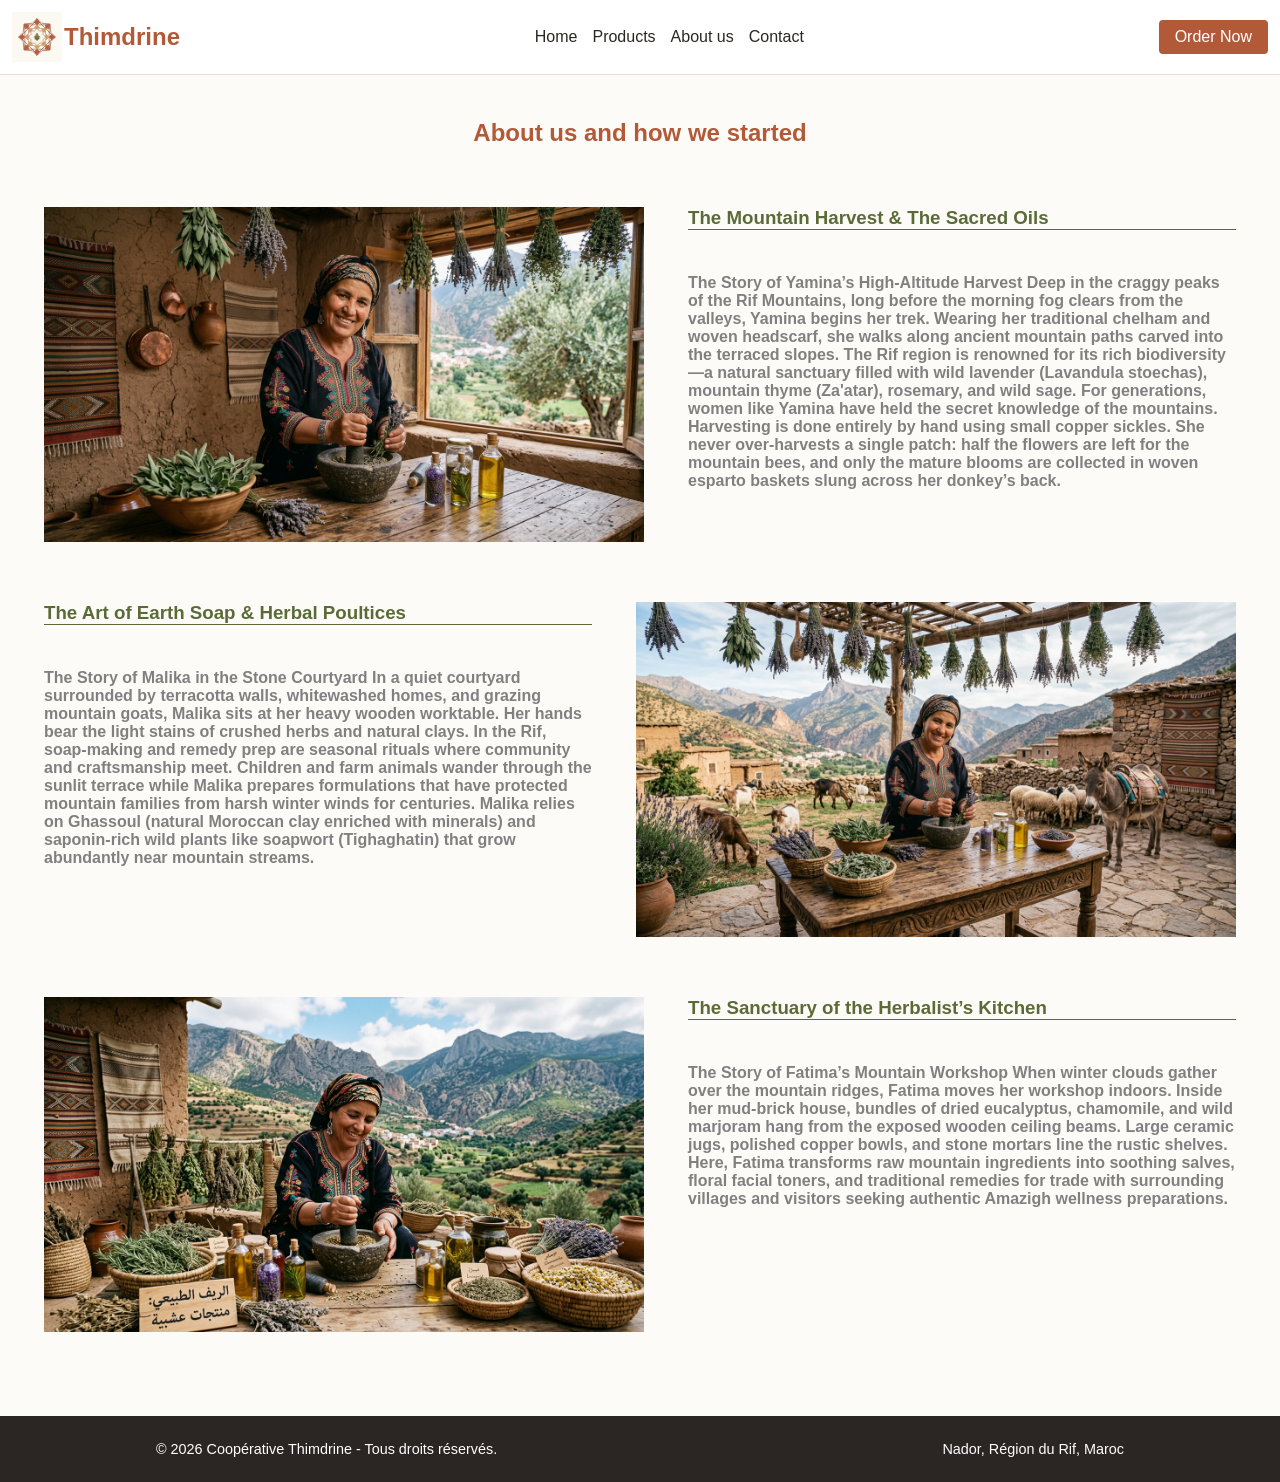
==== pages/about.html @ 3d2bb477 "update" ====
<!doctype html>
<html lang="fr">
  <head>
    <meta charset="UTF-8" />
    <meta name="viewport" content="width=device-width, initial-scale=1.0" />
    <title>Thimdrine - Coopérative du Rif</title>
    <link rel="stylesheet" href="../style.css" />
  </head>
  <body>
    <header class="navbar">
      <div class="nav-container">
        <div class="logo">
          <img src="../images/logo.svg" alt="Company Logo" width="50" height="50" />
          <a href="#">Thimdrine</a>
        </div>

        <nav class="nav-menu">
          <ul class="nav-links">
            <li><a href="../home.html">Home</a></li>
            <li><a href="./products.html">Products</a></li>
            <li><a href="./about.html">About us</a></li>
            <li><a href="./contact.html">Contact</a></li>
          </ul>
        </nav>
        <a href="./contact.html" class="btn-order">Order Now</a>
      </div>
    </header>

    <section id="about" class="about">
      <h1 class="title">About us and how we started</h1>
      <section>
        <img class="hero-img" src="../images/about1.jpg" />

        <div class="story">
          <h1 class="small-title">The Mountain Harvest & The Sacred Oils</h1>
          <p>
            The Story of Yamina’s High-Altitude Harvest Deep in the craggy peaks
            of the Rif Mountains, long before the morning fog clears from the
            valleys, Yamina begins her trek. Wearing her traditional chelham and
            woven headscarf, she walks along ancient mountain paths carved into
            the terraced slopes. The Rif region is renowned for its rich
            biodiversity—a natural sanctuary filled with wild lavender
            (Lavandula stoechas), mountain thyme (Za'atar), rosemary, and wild
            sage. For generations, women like Yamina have held the secret
            knowledge of the mountains. Harvesting is done entirely by hand
            using small copper sickles. She never over-harvests a single patch:
            half the flowers are left for the mountain bees, and only the mature
            blooms are collected in woven esparto baskets slung across her
            donkey’s back.
          </p>
        </div>
      </section>
      <section>
        <img class="hero-img" src="../images/about2.jpg" />

        <div class="story">
          <h1 class="small-title">The Art of Earth Soap & Herbal Poultices</h1>
          <p>
            The Story of Malika in the Stone Courtyard In a quiet courtyard
            surrounded by terracotta walls, whitewashed homes, and grazing
            mountain goats, Malika sits at her heavy wooden worktable. Her hands
            bear the light stains of crushed herbs and natural clays. In the
            Rif, soap-making and remedy prep are seasonal rituals where
            community and craftsmanship meet. Children and farm animals wander
            through the sunlit terrace while Malika prepares formulations that
            have protected mountain families from harsh winter winds for
            centuries. Malika relies on Ghassoul (natural Moroccan clay enriched
            with minerals) and saponin-rich wild plants like soapwort
            (Tighaghatin) that grow abundantly near mountain streams.
          </p>
        </div>
      </section>

      <section>
        <img class="hero-img" src="../images/hero.jpg" />

        <div class="story">
          <h1 class="small-title">The Sanctuary of the Herbalist’s Kitchen</h1>
          <p>
            The Story of Fatima’s Mountain Workshop When winter clouds gather
            over the mountain ridges, Fatima moves her workshop indoors. Inside
            her mud-brick house, bundles of dried eucalyptus, chamomile, and
            wild marjoram hang from the exposed wooden ceiling beams. Large
            ceramic jugs, polished copper bowls, and stone mortars line the
            rustic shelves. Here, Fatima transforms raw mountain ingredients
            into soothing salves, floral facial toners, and traditional remedies
            for trade with surrounding villages and visitors seeking authentic
            Amazigh wellness preparations.
          </p>
        </div>
      </section>
    </section>

    <footer class="footer">
      <div class="container">
        <p>&copy; 2026 Coopérative Thimdrine - Tous droits réservés.</p>
        <p>Nador, Région du Rif, Maroc</p>
      </div>
    </footer>
  </body>
</html>
---- style.css ----
/* Variables basiques */
:root {
  --primary: #B25A38;
  --secondary: #5B6B38;
  --bg-main: #FDFBF7;
  --bg-card: #FFFFFF;
  --text-primary: #2B2623;
  --text-light: #FFFFFF;
  --border-color: #E6DFD5;
  --max-width: 1000px;
}

* {
  box-sizing: border-box;
  margin: 0;
  padding: 0;
}

body {
  background-color: var(--bg-main);
  color: var(--text-primary);
  font-family: sans-serif;
  overflow-x: hidden;
  width: 100vw;     /* 100% of viewport width */
  height: 100vh;    
    overflow-wrap: break-word;
  word-break: break-word;
}

.container {
  max-width: var(--max-width);
  margin: 0 auto;
  padding: 0 16px;
}


.navbar {
  background-color: var(--bg-card);
  border-bottom: 1px solid var(--border-color);
  width: 100%;
}

.nav-container {
    padding: 12px;
    display: flex;
    justify-content: space-between;
    align-items: center;
}

.logo {
    display: flex;
    align-items: center;
    justify-content: center;
    gap: 2px;
}

.logo a {
  text-decoration: none;
  color: var(--primary);
  font-size: 1.5rem;
  font-weight: bold;
}


.nav-links {
  display: flex;
  list-style: none;
  gap: 15px;
}

.nav-links a {
  text-decoration: none;
  color: var(--text-primary);
}

.btn-order {
  background-color: var(--primary);
  color: var(--text-light);
  padding: 8px 16px;
  text-decoration: none;
  border-radius: 4px;
}



.hero {
  padding: 60px 0;
  text-align: center;
  background-color: #F4EFE6;

}


.container {
  display: flex;
  justify-content: space-between;
  align-items: center;
  gap: 6rem;
}

.hero-img {
  width: 600px;
  height: auto;
  object-fit: cover;
  
}


.products-section {
  display: flex;
  flex-direction: column;
}



.hero h1 {
  font-size: 2rem;
  margin-bottom: 10px;
  color: var(--primary);
}

.hero p {
  margin-bottom: 20px;
  font-size: 1.1rem;
}

.btn-primary {
  display: inline-block;
  background-color: var(--primary);
  color: var(--text-light);
  padding: 10px 20px;
  text-decoration: none;
  border-radius: 4px;
}

.products {
  padding: 40px 0;
}

.products h2 {
  text-align: center;
  margin-bottom: 30px;
}

.product-grid {
  display: flex;
  flex-wrap: wrap;
  gap: 20px;
  justify-content: center;
}

.product-card {
  background-color: var(--bg-card);
  border: 1px solid var(--border-color);
  border-radius: 6px;
  padding: 16px;
  width: 280px;
  text-align: center;
}

.product-card img {
  width: 100%;
  height: auto;
  border-radius: 4px;
  margin-bottom: 10px;
}

.product-card h3 {
  margin-bottom: 8px;
}

.product-card p {
  font-size: 0.9rem;
  margin-bottom: 12px;
}

.price {
  font-weight: bold;
  color: var(--secondary);
  font-size: 1.1rem;
}

/* 3. Footer Section */
.footer {
  background-color: var(--text-primary);
  color: var(--text-light);
  text-align: center;
  padding: 20px 0;
  margin-top: 40px;
}

.footer p {
  font-size: 0.9rem;
  margin: 5px 0;
}

.contact {
  display: flex;
  flex-direction: column;
  align-items: center;
  justify-content: center;
  gap: 2.5rem;
  margin-top: 3.75rem;

   border-bottom: 1px solid var(--primary);
   padding-bottom: 32px;

}
.inputs {
  display: flex;
  flex-direction: column;
  gap: 0.25rem;
  margin: 0.50rem;
}

.inputs input {
  padding: 8px;
}
.title {
  color: var(--primary);
}
.message {
  display: flex;
  flex-direction: column;
  gap: 0.25rem;

}

label {
    color: var(--primary);
  font-weight: bold;
}

.select-form {
  display:  flex;
  flex-direction: column;
}
.select-form label {
  color: var(--primary);
  font-weight: bold;
}

.select-form select {
  padding: 12px;
}

.message label {
    color: var(--primary);
  font-weight: bold;
}
.message input {
  padding: 12px;
}
.footer-contact {
  display: flex;
  align-items: center;
  gap: 2.75rem;
}




.about {
  display: flex;
  flex-direction: column;
  padding: 2.75rem;
  align-items: center;
  gap: 3.75rem;

}

.about section {
  display: flex;
  justify-items: self-end;
  gap: 2.75rem;
}

.about section:nth-of-type(even) {
  flex-direction: row-reverse;
}

.story {
  display: flex;
  flex-direction: column;
  gap: 2.75rem;
}

.small-title {
  color: var(--secondary);
  border-bottom: 1px solid var(--secondary);
}
.story p {
  color: grey;
  font-weight: bold;
      overflow-wrap: break-word;
  word-break: break-word;
}
@media (max-width: 768px) {
.logo {
    display: none;
}

.btn-order {
    display: none;
}



.nav-container {
    padding: 12px;
    display: flex;
    justify-content: center;
    align-items: center;
}



.container {
  display: flex;
  flex-direction: column;
  justify-content: space-between;
  align-items: center;
  gap: 6rem;
}

.hero-img {
  width: auto;
  height: auto;
  padding: 4px;
  object-fit: cover;
  overflow: hidden;
}


.story {
  display: flex;
  flex-direction: column;
  gap: 2.75rem;
  justify-content: center;
  text-align: center;
  align-items: center;
  overflow-wrap: break-word;
}

.about section {
  display: flex;
  flex-direction: column;
  gap: 2.75rem;
    justify-content: center;
  text-align: center;
  align-items: center;
  overflow-wrap: break-word;
}
.about section section img {
  display: none;
}

}
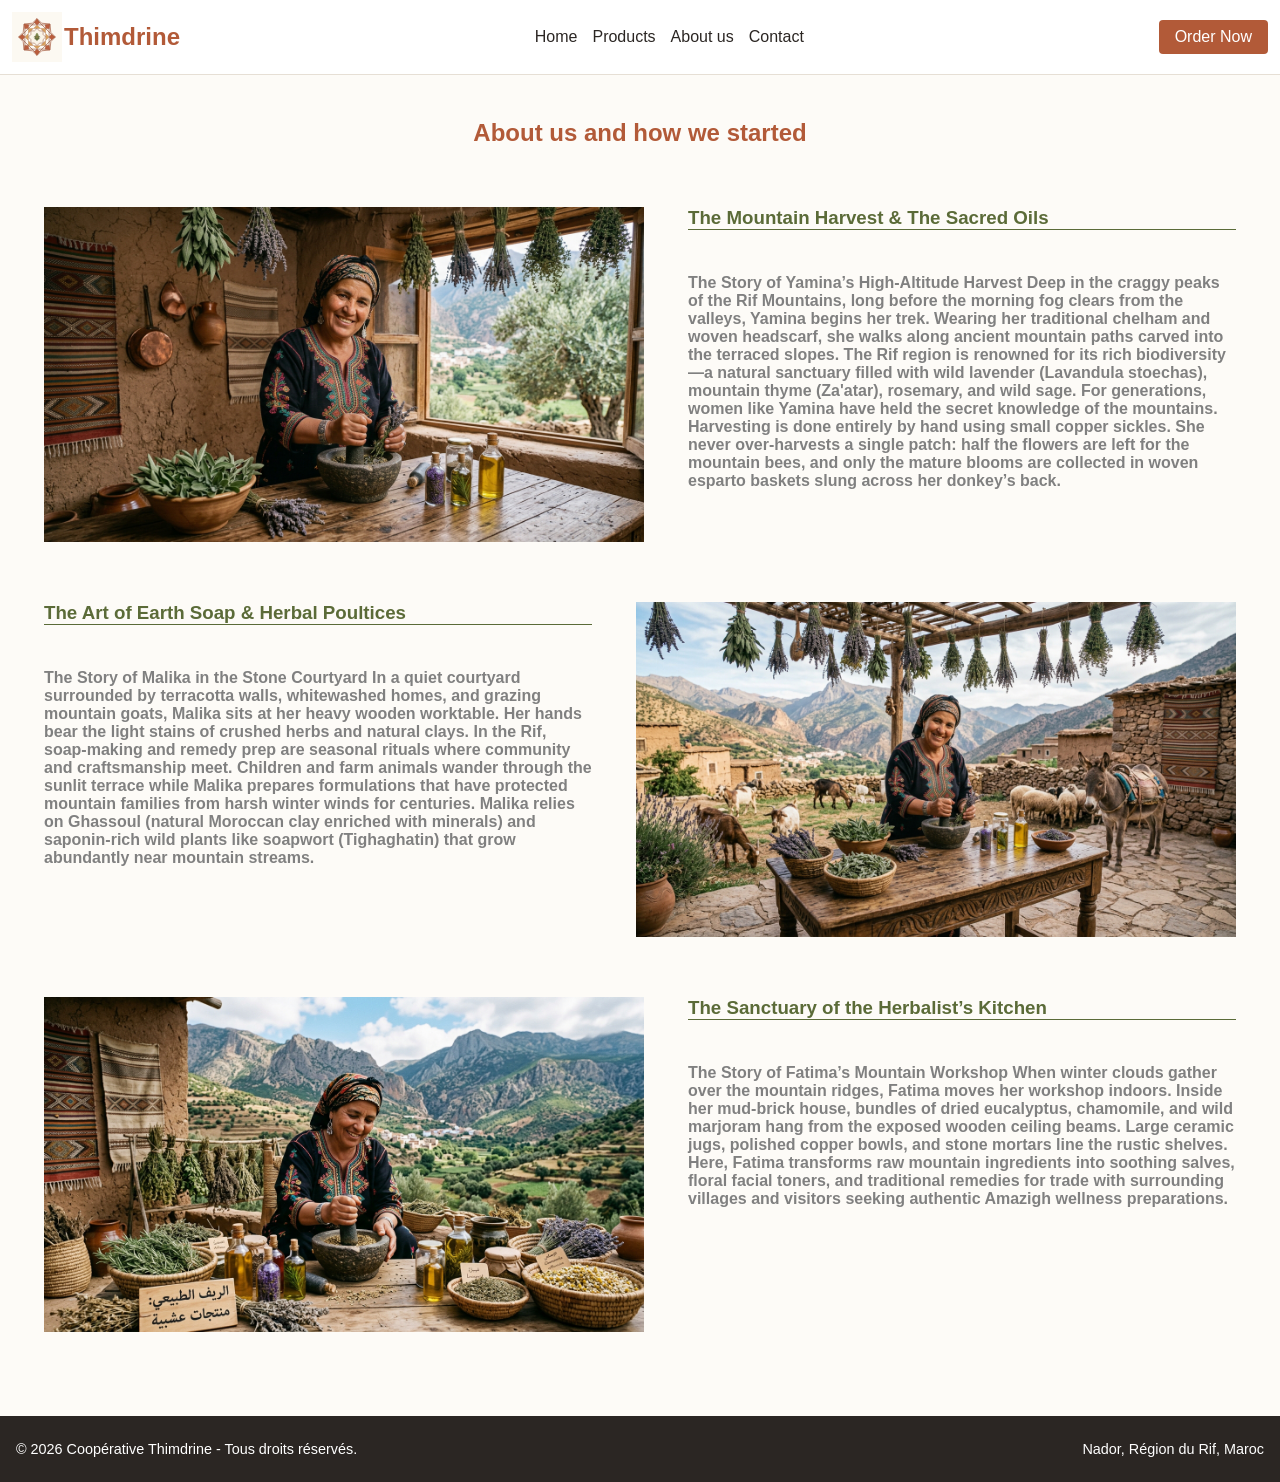
==== commit 1555105e: "added the favicon for all pages and changed the the input for text and make a textarea element inste" ====
--- a/pages/about.html
+++ b/pages/about.html
@@ -3,6 +3,7 @@
   <head>
     <meta charset="UTF-8" />
     <meta name="viewport" content="width=device-width, initial-scale=1.0" />
+            <link rel="icon" href="../images/logo.svg">
     <title>Thimdrine - Coopérative du Rif</title>
     <link rel="stylesheet" href="../style.css" />
   </head>
--- a/style.css
+++ b/style.css
@@ -28,11 +28,14 @@
 }
 
 .container {
-  max-width: var(--max-width);
   margin: 0 auto;
   padding: 0 16px;
 }
 
+
+textarea {
+  padding: 0.25rem;
+}
 
 .navbar {
   background-color: var(--bg-card);
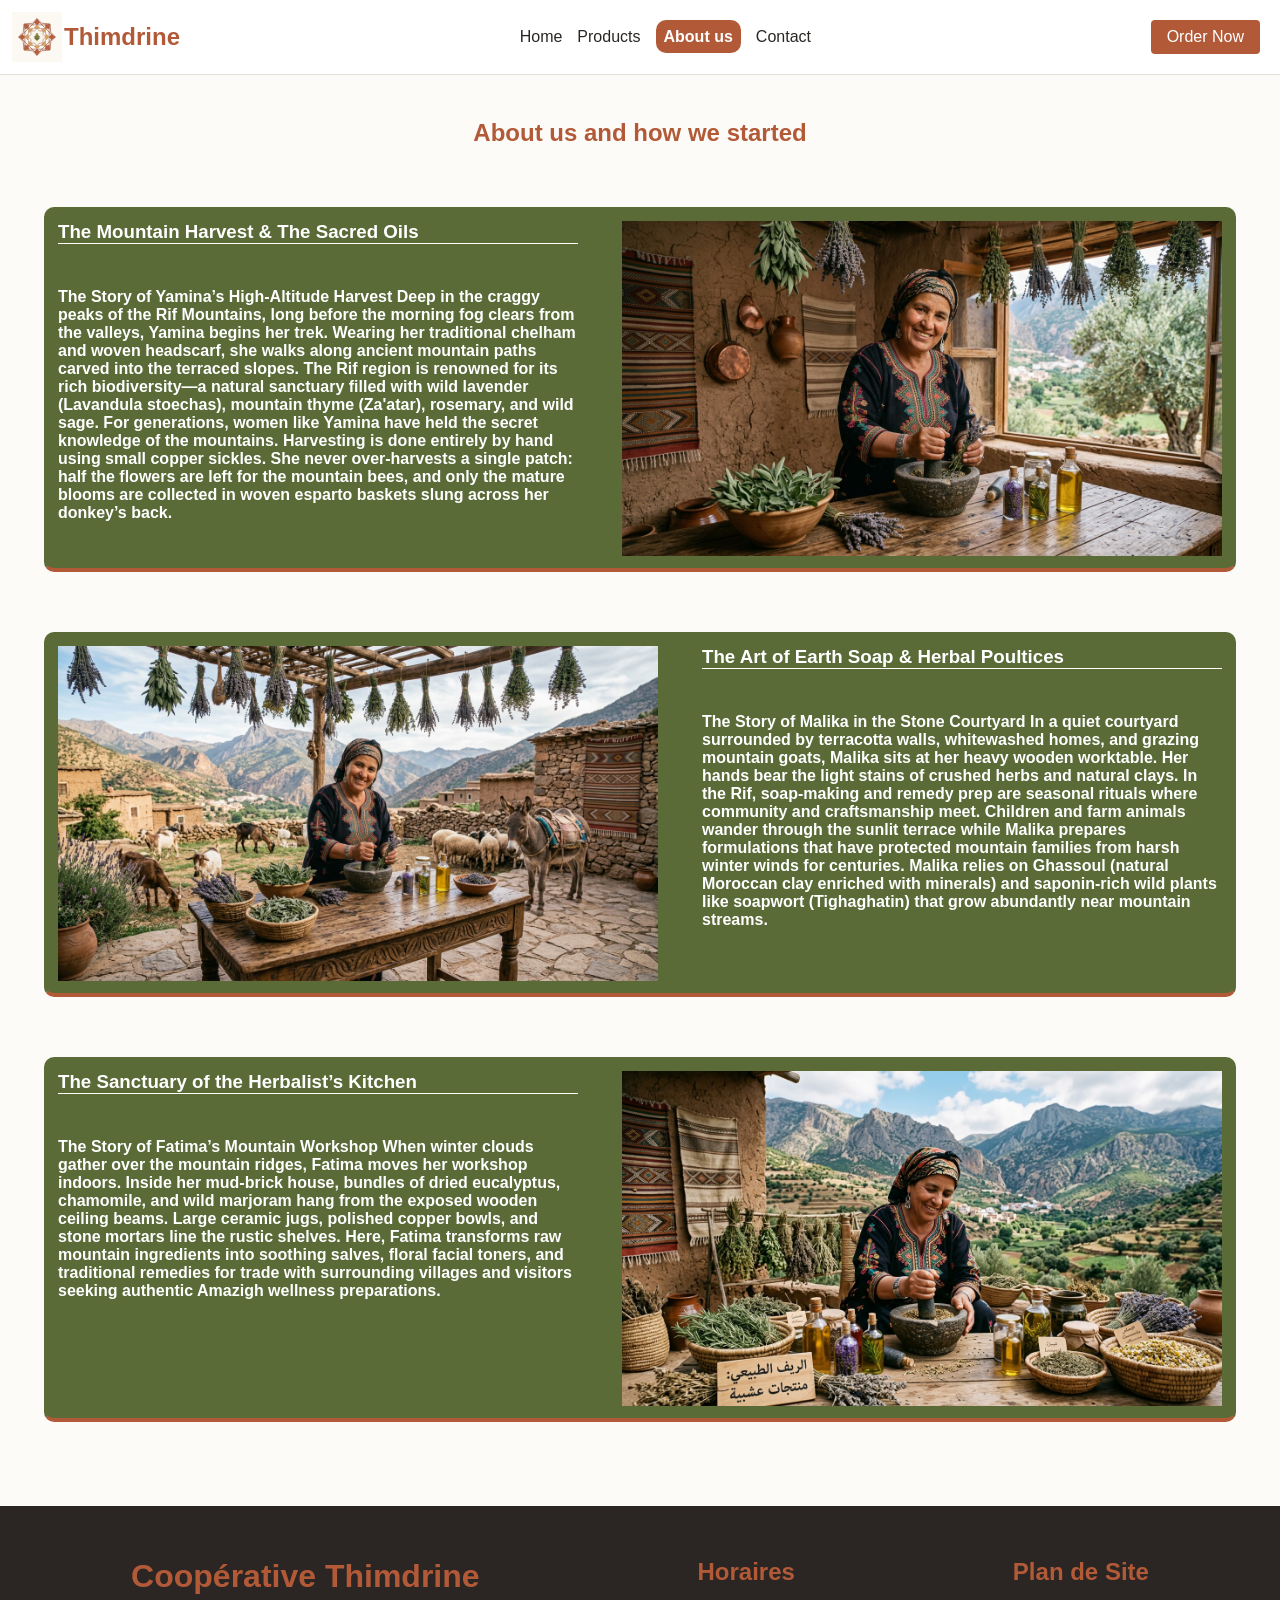
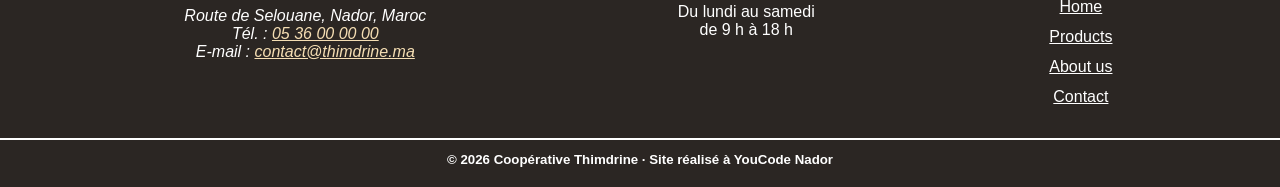
==== commit ff95435e: "added some changes in html and css" ====
--- a/pages/about.html
+++ b/pages/about.html
@@ -3,7 +3,7 @@
   <head>
     <meta charset="UTF-8" />
     <meta name="viewport" content="width=device-width, initial-scale=1.0" />
-            <link rel="icon" href="../images/logo.svg">
+    <link rel="icon" href="../images/logo.svg" />
     <title>Thimdrine - Coopérative du Rif</title>
     <link rel="stylesheet" href="../style.css" />
   </head>
@@ -11,7 +11,12 @@
     <header class="navbar">
       <div class="nav-container">
         <div class="logo">
-          <img src="../images/logo.svg" alt="Company Logo" width="50" height="50" />
+          <img
+            src="../images/logo.svg"
+            alt="Company Logo"
+            width="50"
+            height="50"
+          />
           <a href="#">Thimdrine</a>
         </div>
 
@@ -19,7 +24,7 @@
           <ul class="nav-links">
             <li><a href="../home.html">Home</a></li>
             <li><a href="./products.html">Products</a></li>
-            <li><a href="./about.html">About us</a></li>
+            <li><a class="active" href="./about.html">About us</a></li>
             <li><a href="./contact.html">Contact</a></li>
           </ul>
         </nav>
@@ -93,10 +98,33 @@
     </section>
 
     <footer class="footer">
-      <div class="container">
-        <p>&copy; 2026 Coopérative Thimdrine - Tous droits réservés.</p>
-        <p>Nador, Région du Rif, Maroc</p>
+      <div class="footer-content">
+        <div>
+          <h1 class="title">Coopérative Thimdrine</h1>
+          <address>
+            Route de Selouane, Nador, Maroc<br />
+            Tél. : <a href="tel:+212536000000">05 36 00 00 00</a><br />
+            E-mail :
+            <a href="mailto:contact@thimdrine.ma">contact@thimdrine.ma</a>
+          </address>
+        </div>
+
+        <div>
+          <h2 class="title">Horaires</h2>
+          <p>Du lundi au samedi<br />de 9 h à 18 h</p>
+        </div>
+
+        <div>
+          <h2 class="title">Plan de Site</h2>
+          <ul class="footer-links">
+            <li><a href="./home.html">Home</a></li>
+            <li><a href="./pages/products.html">Products</a></li>
+            <li><a href="./pages/about.html">About us</a></li>
+            <li><a href="./pages/contact.html">Contact</a></li>
+          </ul>
+        </div>
       </div>
+      <h5>© 2026 Coopérative Thimdrine · Site réalisé à YouCode Nador</h5>
     </footer>
   </body>
 </html>
--- a/style.css
+++ b/style.css
@@ -1,4 +1,3 @@
-/* Variables basiques */
 :root {
   --primary: #B25A38;
   --secondary: #5B6B38;
@@ -21,7 +20,7 @@
   color: var(--text-primary);
   font-family: sans-serif;
   overflow-x: hidden;
-  width: 100vw;     /* 100% of viewport width */
+  width: 100vw;    
   height: 100vh;    
     overflow-wrap: break-word;
   word-break: break-word;
@@ -73,17 +72,42 @@
 
 .nav-links a {
   text-decoration: none;
-  color: var(--text-primary);
-}
-
+  color: inherit;
+}
+
+
+.nav-links a:hover {
+  border: 2px solid var(--primary);
+  padding: 8px;
+  border-radius: 10px;
+  transition: 200ms ease;
+}
+
+
+
+.nav-links a.active { 
+  color: white; 
+}
 .btn-order {
   background-color: var(--primary);
   color: var(--text-light);
   padding: 8px 16px;
   text-decoration: none;
   border-radius: 4px;
-}
-
+  margin-right: 8px;
+}
+
+.btn-order:hover {
+  transition: 200ms ease;
+  color: white;
+  background-color: #572d1c
+}
+
+.btn-primary:hover {
+    transition: 200ms ease;
+  color: white;
+  background-color: #572d1c
+}
 
 
 .hero {
@@ -160,6 +184,10 @@
   width: 280px;
   text-align: center;
 }
+.product-card:hover {
+  transition: 200ms ease;
+  scale: 1.1;
+}
 
 .product-card img {
   width: 100%;
@@ -198,14 +226,15 @@
 }
 
 .contact {
+   background-color: #F4EFE6;
   display: flex;
   flex-direction: column;
   align-items: center;
   justify-content: center;
   gap: 2.5rem;
-  margin-top: 3.75rem;
-
-   border-bottom: 1px solid var(--primary);
+  padding-top: 3.75rem;
+
+   border-bottom: 2px solid #d8d8d8;
    padding-bottom: 32px;
 
 }
@@ -263,6 +292,7 @@
 
 
 
+
 .about {
   display: flex;
   flex-direction: column;
@@ -276,11 +306,19 @@
   display: flex;
   justify-items: self-end;
   gap: 2.75rem;
-}
-
-.about section:nth-of-type(even) {
+    padding: 12px;
+  border: #5B6B38 2px solid;
+  border-radius: 10px;
+  background-color: #5B6B38;
+
+  border-bottom: #B25A38 4px solid ;
+}
+
+.about section:nth-of-type(odd) {
   flex-direction: row-reverse;
-}
+
+}
+
 
 .story {
   display: flex;
@@ -289,16 +327,24 @@
 }
 
 .small-title {
-  color: var(--secondary);
-  border-bottom: 1px solid var(--secondary);
+  color: white;
+  border-bottom: 1px solid white;
 }
 .story p {
-  color: grey;
+  color: white;
   font-weight: bold;
       overflow-wrap: break-word;
   word-break: break-word;
 }
 @media (max-width: 768px) {
+
+  .footer-content {
+    display: flex;
+    flex-direction: column;
+   gap: 1.75rem;
+  }
+
+
 .logo {
     display: none;
 }
@@ -326,6 +372,10 @@
   gap: 6rem;
 }
 
+.hero-span {
+  color: var(--secondary);
+  background-color: var(--secondary);
+}
 .hero-img {
   width: auto;
   height: auto;
@@ -358,4 +408,61 @@
   display: none;
 }
 
+}
+
+
+
+.active {
+  background-color: var(--primary);
+  color: red;
+  padding: 8px;
+  font-weight: bold;
+  border-radius: 10px;
+}
+
+
+footer {
+  display: flex;
+  flex-direction: column;
+  gap: 0.75rem;
+}
+
+.footer-content {
+  padding: 32px;
+  display: flex;
+  justify-content: space-around;
+  border-bottom: 2px solid white;
+}
+
+
+
+.footer-content h1 {
+  padding-bottom: 12px;
+
+}
+
+.footer-content address a{
+  color: wheat;
+  
+}
+
+.footer-content div h2 {
+  padding-bottom: 12px;
+}
+.footer-content div p {
+  font-size: 16px;
+  font-weight:400;
+  text-size-adjust: 5;
+}
+
+.footer-content ul {
+  list-style: none;
+  display: flex;
+  flex-direction: column;
+  gap: 0.75rem;
+
+}
+
+.footer-content ul a {
+  color: white;
 }
